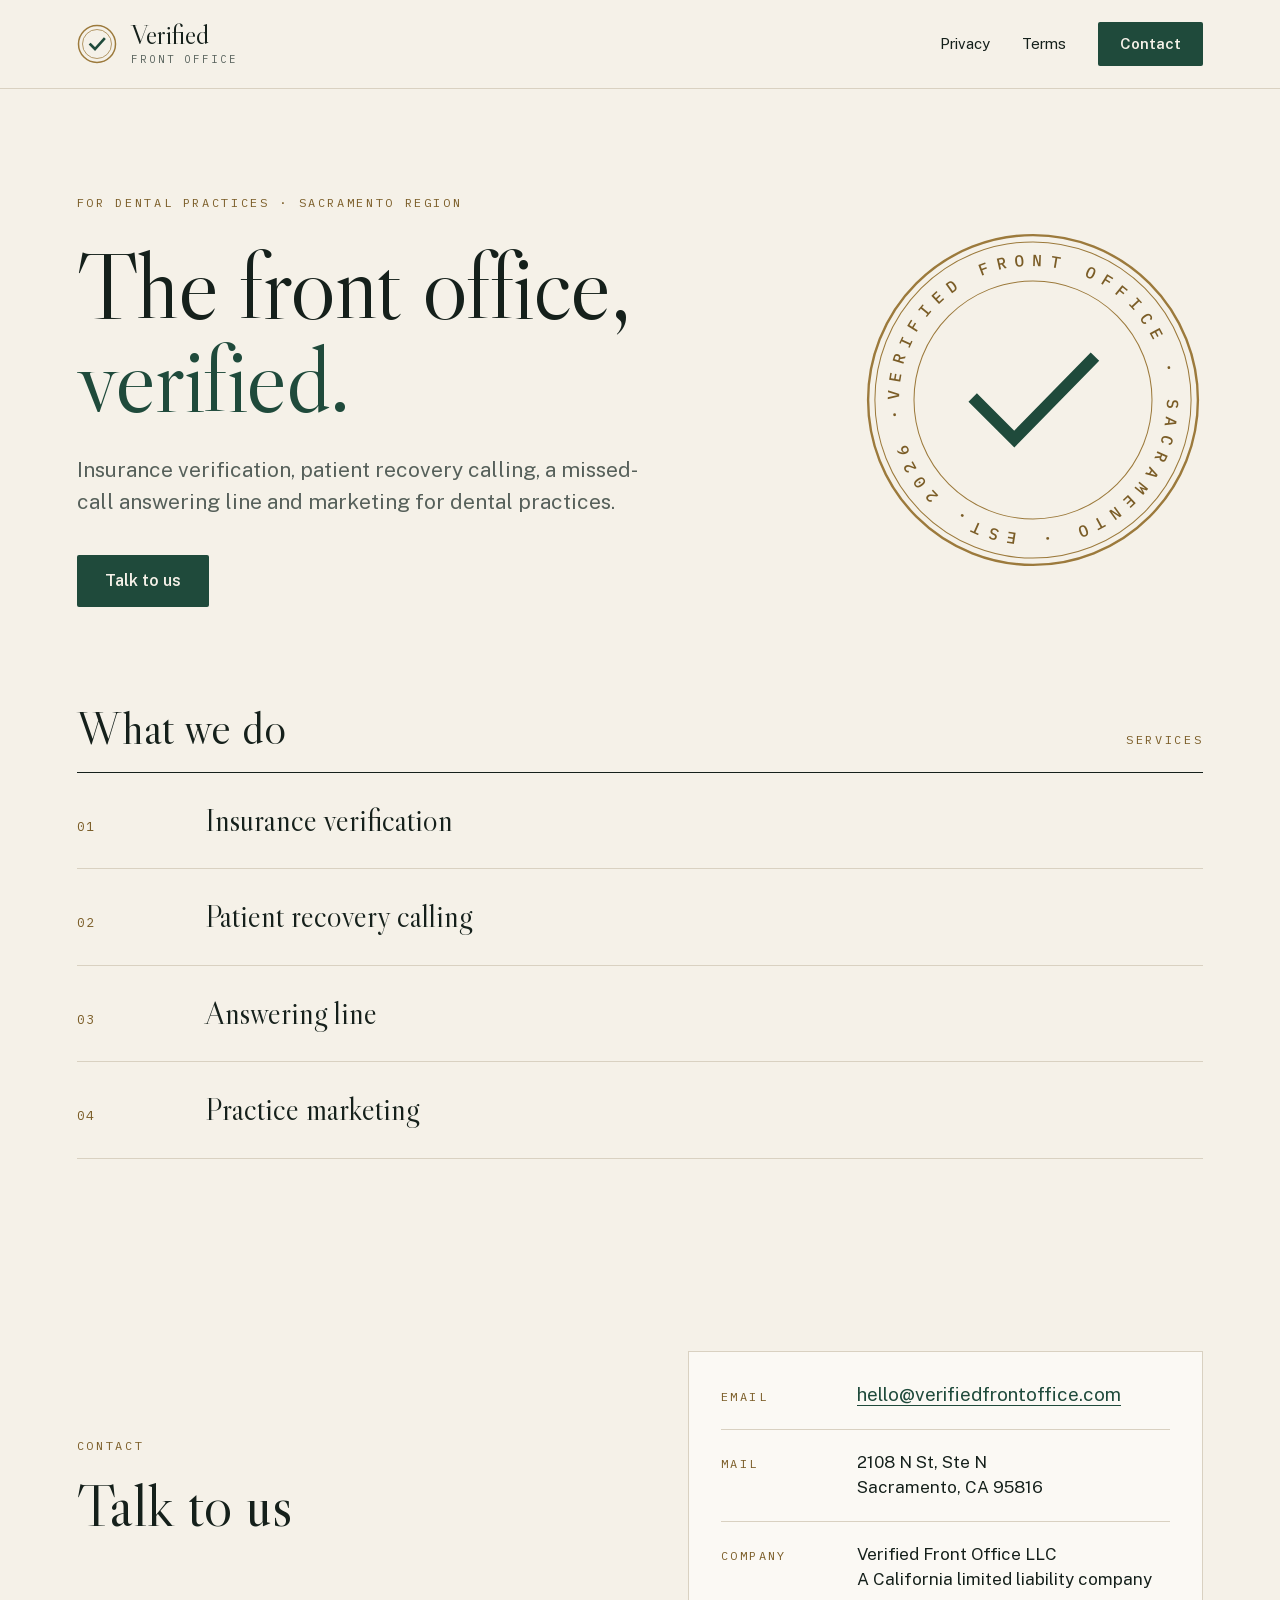
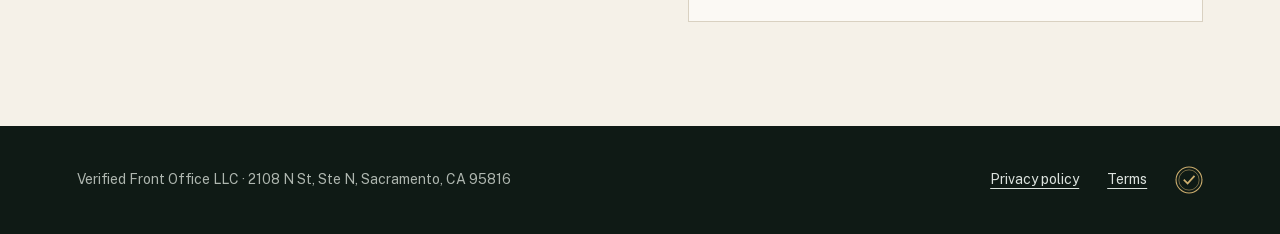
==== index.html @ ca7635c7 "Company website: home, privacy policy, terms and text messaging terms" ====
<!doctype html>
<html lang="en">
<head>
<meta charset="utf-8">
<meta name="viewport" content="width=device-width, initial-scale=1">
<meta http-equiv="Content-Security-Policy" content="default-src 'none'; style-src 'self'; font-src 'self'; img-src 'self'; base-uri 'none'; form-action 'none'">
<meta name="referrer" content="no-referrer">
<meta name="color-scheme" content="light">
<meta name="theme-color" content="#F5F1E8">
<title>Verified Front Office</title>
<meta name="description" content="Insurance verification, patient recovery calling and a missed-call answering line for dental practices in the Sacramento region.">
<link rel="icon" href="favicon.svg" type="image/svg+xml">
<link rel="preload" href="fonts/libre-caslon-display-400.woff2" as="font" type="font/woff2" crossorigin>
<link rel="preload" href="fonts/public-sans-variable.woff2" as="font" type="font/woff2" crossorigin>
<link rel="stylesheet" href="style.css">
</head>
<body>
<a class="skip" href="#main">Skip to content</a>

<header class="site-header">
  <div class="wrap bar">
    <a class="brand" href="./" aria-label="Verified Front Office, home">
      <svg width="40" height="40" viewBox="0 0 40 40" aria-hidden="true"><circle cx="20" cy="20" r="18.5" fill="none" stroke="#9C7A3C" stroke-width="1.5"></circle><circle cx="20" cy="20" r="14.5" fill="none" stroke="#9C7A3C" stroke-width="0.75"></circle><path d="M13.5 20.5 L18 25 L27 15" fill="none" stroke="#1F4A3B" stroke-width="2.6" stroke-linecap="square"></path></svg>
      <span class="brand-text" aria-hidden="true"><span class="brand-name">Verified</span><span class="brand-sub">FRONT OFFICE</span></span>
    </a>
    <nav class="nav" aria-label="Main">
      <a class="nav-link" href="privacy.html">Privacy</a>
      <a class="nav-link" href="terms.html">Terms</a>
      <a class="btn" href="mailto:hello@verifiedfrontoffice.com">Contact</a>
    </nav>
  </div>
</header>

<main id="main">
  <section class="wrap hero">
    <div class="hero-copy">
      <p class="eyebrow">For dental practices &middot; Sacramento region</p>
      <h1 class="display">The front office,<br><span class="accent">verified.</span></h1>
      <p class="lede">Insurance verification, patient recovery calling, a missed-call answering line and marketing for dental practices.</p>
      <div class="actions">
        <a class="btn btn-lg" href="mailto:hello@verifiedfrontoffice.com">Talk to us</a>
      </div>
    </div>
    <div class="seal">
      <svg viewBox="0 0 200 200" role="img" aria-label="Verified Front Office seal">
        <defs><path id="seal-ring" d="M100,100 m-79,0 a79,79 0 1,1 158,0 a79,79 0 1,1 -158,0"></path></defs>
        <circle cx="100" cy="100" r="97" fill="none" stroke="#9C7A3C" stroke-width="1.4"></circle>
        <circle cx="100" cy="100" r="93" fill="none" stroke="#9C7A3C" stroke-width="0.6"></circle>
        <circle cx="100" cy="100" r="70" fill="none" stroke="#9C7A3C" stroke-width="0.6"></circle>
        <text font-family="IBM Plex Mono, monospace" font-size="9.5" font-weight="500" fill="#7A5C26"><textPath href="#seal-ring" textLength="490" lengthAdjust="spacing">VERIFIED FRONT OFFICE &middot; SACRAMENTO &middot; EST. 2026 &middot;</textPath></text>
        <path d="M67 101 L89 123 L134 77" fill="none" stroke="#1F4A3B" stroke-width="7" stroke-linecap="square"></path>
      </svg>
    </div>
  </section>

  <section class="wrap section" aria-labelledby="services-title">
    <div class="section-head">
      <h2 id="services-title">What we do</h2>
      <span class="eyebrow">Services</span>
    </div>
    <ol class="ledger compact">
      <li><span class="num">01</span><h3>Insurance verification</h3></li>
      <li><span class="num">02</span><h3>Patient recovery calling</h3></li>
      <li><span class="num">03</span><h3>Answering line</h3></li>
      <li><span class="num">04</span><h3>Practice marketing</h3></li>
    </ol>
  </section>


  <section class="wrap contact" aria-labelledby="contact-title">
    <div class="contact-copy">
      <span class="eyebrow">Contact</span>
      <h2 id="contact-title">Talk to us</h2>
    </div>
    <dl class="record">
      <div class="record-row"><dt>EMAIL</dt><dd><a href="mailto:hello@verifiedfrontoffice.com">hello@verifiedfrontoffice.com</a></dd></div>
      <div class="record-row"><dt>MAIL</dt><dd>2108 N St, Ste N<br>Sacramento, CA 95816</dd></div>
      <div class="record-row"><dt>COMPANY</dt><dd>Verified Front Office LLC<br>A California limited liability company</dd></div>
    </dl>
  </section>
</main>

<footer class="site-footer">
  <div class="wrap footer-bar">
    <span>Verified Front Office LLC &middot; 2108 N St, Ste N, Sacramento, CA 95816</span>
    <span class="footer-links">
      <a href="privacy.html">Privacy policy</a>
      <a href="terms.html">Terms</a>
      <svg width="28" height="28" viewBox="0 0 40 40" aria-hidden="true"><circle cx="20" cy="20" r="18.5" fill="none" stroke="#CDAE6E" stroke-width="1.5"></circle><circle cx="20" cy="20" r="14.5" fill="none" stroke="#CDAE6E" stroke-width="0.75"></circle><path d="M13.5 20.5 L18 25 L27 15" fill="none" stroke="#CDAE6E" stroke-width="2.6" stroke-linecap="square"></path></svg>
    </span>
  </div>
</footer>
</body>
</html>
---- style.css ----
/* Verified Front Office. Brand rules, version 1. */

@font-face { font-family: "Libre Caslon Display"; font-style: normal; font-weight: 400; font-display: swap; src: url("fonts/libre-caslon-display-400.woff2") format("woff2"); }
@font-face { font-family: "Public Sans"; font-style: normal; font-weight: 100 900; font-display: swap; src: url("fonts/public-sans-variable.woff2") format("woff2"); }
@font-face { font-family: "IBM Plex Mono"; font-style: normal; font-weight: 400; font-display: swap; src: url("fonts/ibm-plex-mono-400.woff2") format("woff2"); }
@font-face { font-family: "IBM Plex Mono"; font-style: normal; font-weight: 500; font-display: swap; src: url("fonts/ibm-plex-mono-500.woff2") format("woff2"); }

:root {
  --paper: #F5F1E8;
  --vellum: #FBF9F4;
  --ink: #15201B;
  --slate: #56605A;
  --rule: #D9D1C1;
  --evergreen: #1F4A3B;
  --vault: #0F1A15;
  --brass: #9C7A3C;
  --brass-text: #7A5C26;
  --gilt: #CDAE6E;
  --band-rule: #5E7E70;
  --band-text: #DCE3DE;
  --footer-text: #AEB6AF;
  --serif: "Libre Caslon Display", Georgia, "Times New Roman", serif;
  --sans: "Public Sans", system-ui, -apple-system, "Segoe UI", sans-serif;
  --mono: "IBM Plex Mono", ui-monospace, "SF Mono", Menlo, monospace;
  --gutter: clamp(20px, 6vw, 80px);
  color-scheme: light;
}

* { box-sizing: border-box; }
html { -webkit-text-size-adjust: 100%; }
body { margin: 0; background: var(--paper); color: var(--ink); font: 400 17px/1.6 var(--sans); }
a { color: var(--evergreen); text-underline-offset: 4px; }
a:hover { color: var(--ink); }
:focus-visible { outline: 2px solid var(--evergreen); outline-offset: 3px; }
h1, h2, h3 { font-family: var(--serif); font-weight: 400; margin: 0; }
p { margin: 0; }
img, svg { display: block; }

.wrap { max-width: 1280px; margin: 0 auto; padding-inline: var(--gutter); }
.skip { position: absolute; left: -9999px; top: 0; }
.skip:focus { left: 16px; top: 16px; z-index: 10; background: var(--vellum); padding: 10px 14px; border: 1px solid var(--rule); }

/* Labels and stamps */
.eyebrow { font-family: var(--mono); font-size: 12px; letter-spacing: 0.22em; color: var(--brass-text); text-transform: uppercase; }
.stamp { display: inline-block; align-self: flex-start; font-family: var(--mono); font-size: 11px; letter-spacing: 0.16em; color: var(--brass-text); border: 1px solid var(--brass); padding: 7px 10px; text-transform: uppercase; }

/* Buttons */
.btn { display: inline-flex; align-items: center; justify-content: center; min-height: 44px; padding: 0 22px; background: var(--evergreen); color: var(--paper); text-decoration: none; font-weight: 600; font-size: 15px; border-radius: 2px; }
.btn:hover { background: var(--vault); color: var(--paper); }
.btn-lg { min-height: 52px; padding: 0 28px; font-size: 16px; }
.link { color: var(--ink); font-size: 16px; text-underline-offset: 5px; }

/* Header */
.site-header { border-bottom: 1px solid var(--rule); }
.bar { display: flex; align-items: center; justify-content: space-between; gap: 24px; min-height: 88px; }
.brand { display: flex; align-items: center; gap: 14px; color: var(--ink); text-decoration: none; }
.brand-text { display: flex; flex-direction: column; gap: 3px; }
.brand-name { font-family: var(--serif); font-size: 27px; line-height: 1; }
.brand-sub { font-family: var(--mono); font-size: 10.5px; letter-spacing: 0.28em; color: var(--slate); }
.nav { display: flex; align-items: center; gap: 32px; font-size: 15px; }
.nav-link { color: var(--ink); text-decoration: none; }
.nav-link[aria-current="page"] { text-decoration: underline; text-underline-offset: 6px; }
.nav-link:hover { text-decoration: underline; }

/* Home: hero */
.hero { display: grid; grid-template-columns: minmax(0, 1fr) 340px; gap: 96px; align-items: center; padding-block: 104px 96px; }
.hero-copy { display: flex; flex-direction: column; gap: 28px; }
.display { font-size: clamp(52px, 7.4vw, 96px); line-height: 0.98; letter-spacing: -0.015em; }
.display .accent { color: var(--evergreen); }
.lede { max-width: 580px; font-size: 21px; line-height: 1.55; color: var(--slate); }
.actions { display: flex; align-items: center; flex-wrap: wrap; gap: 20px 28px; margin-top: 8px; }
.seal { display: flex; justify-content: center; }
.seal svg { width: 340px; height: 340px; }

/* Section heads and the ledger */
.section { padding-bottom: 104px; }
.section-head { display: flex; justify-content: space-between; align-items: baseline; gap: 16px; padding-bottom: 18px; border-bottom: 1px solid var(--ink); }
.section-head h2 { font-size: clamp(36px, 4vw, 46px); line-height: 1.1; }
.ledger { list-style: none; margin: 0; padding: 0; }
.ledger li { display: grid; grid-template-columns: 96px 400px minmax(0, 1fr); gap: 0 32px; align-items: baseline; padding: 30px 0; border-bottom: 1px solid var(--rule); }
.ledger.compact li { grid-template-columns: 96px minmax(0, 1fr); }
.ledger .num { font-family: var(--mono); font-size: 13px; letter-spacing: 0.1em; color: var(--brass-text); }
.ledger h3 { font-size: 31px; line-height: 1.15; }
.ledger p { font-size: 18px; color: var(--slate); }

/* Evergreen band */
.band { background: var(--evergreen); color: var(--paper); padding-block: 96px; }
.band-head { display: flex; flex-direction: column; gap: 18px; max-width: 760px; }
.band .eyebrow { color: var(--gilt); }
.band h2 { font-size: clamp(36px, 4.4vw, 52px); line-height: 1.08; }
.safeguards { display: grid; grid-template-columns: repeat(3, minmax(0, 1fr)); gap: 56px; margin-top: 56px; }
.safeguard { display: flex; flex-direction: column; gap: 14px; padding-top: 24px; border-top: 1px solid var(--band-rule); }
.safeguard .eyebrow { font-size: 12px; letter-spacing: 0.2em; }
.safeguard p { font-size: 18px; color: var(--band-text); }

/* Contact */
.contact { display: grid; grid-template-columns: minmax(0, 1fr) minmax(0, 1fr); gap: 96px; align-items: center; padding-block: 88px 104px; }
.contact-copy { display: flex; flex-direction: column; gap: 20px; }
.contact-copy h2 { font-size: clamp(44px, 5vw, 60px); line-height: 1.02; }
.contact-copy p { max-width: 460px; font-size: 19px; color: var(--slate); }
.record { background: var(--vellum); border: 1px solid var(--rule); padding: 8px 32px; margin: 0; }
.record-row { display: grid; grid-template-columns: 120px minmax(0, 1fr); gap: 16px; align-items: baseline; padding: 20px 0; border-bottom: 1px solid var(--rule); }
.record-row:last-child { border-bottom: 0; }
.record dt { font-family: var(--mono); font-size: 12px; letter-spacing: 0.2em; color: var(--brass-text); }
.record dd { margin: 0; font-size: 17px; line-height: 1.5; }
.record dd a { font-size: 19px; }

/* Footer */
.site-footer { background: var(--vault); color: var(--footer-text); font-size: 14px; line-height: 1.6; }
.footer-bar { display: flex; justify-content: space-between; align-items: center; gap: 24px 32px; padding-block: 40px; }
.footer-links { display: flex; align-items: center; gap: 28px; }
.site-footer a { color: var(--band-text); }
.site-footer a:hover { color: var(--paper); }

/* Policy pages */
.doc { display: grid; grid-template-columns: 320px minmax(0, 1fr); gap: 96px; padding-block: 88px 104px; }
.doc-aside { display: flex; flex-direction: column; gap: 24px; }
.doc-aside h1 { font-size: clamp(44px, 5vw, 60px); line-height: 1.02; }
.doc-body { max-width: 700px; display: flex; flex-direction: column; gap: 20px; font-size: 18px; line-height: 1.65; }
.doc-body .doc-lede { font-size: 21px; line-height: 1.55; color: var(--slate); }
.doc-body h2 { font-size: 32px; line-height: 1.15; margin-top: 36px; padding-top: 24px; border-top: 1px solid var(--rule); scroll-margin-top: 24px; }
.doc-body h2.first { margin-top: 0; padding-top: 0; border-top: 0; }
.doc-body ul { margin: 0; padding-left: 22px; display: flex; flex-direction: column; gap: 8px; }
.record-box { background: var(--vellum); border: 1px solid var(--rule); padding: 24px 28px; display: flex; flex-direction: column; gap: 12px; }
.record-box .eyebrow { font-size: 11px; letter-spacing: 0.2em; }
.terms { margin: 0; border-top: 1px solid var(--ink); }
.terms-row { display: grid; grid-template-columns: 180px minmax(0, 1fr); gap: 24px; align-items: baseline; padding: 18px 0; border-bottom: 1px solid var(--rule); }
.terms dt { font-family: var(--mono); font-size: 11px; letter-spacing: 0.18em; color: var(--brass-text); }
.terms dd { margin: 0; }

/* Tablet and phone */
@media (max-width: 1000px) {
  .hero { grid-template-columns: minmax(0, 1fr); gap: 40px; padding-block: 64px 56px; }
  .seal svg { width: 240px; height: 240px; }
  .ledger li { grid-template-columns: 64px minmax(0, 1fr); gap: 8px 24px; }
  .ledger li p { grid-column: 2; }
  .safeguards { grid-template-columns: minmax(0, 1fr); gap: 28px; margin-top: 36px; }
  .contact { grid-template-columns: minmax(0, 1fr); gap: 32px; align-items: start; padding-block: 72px; }
  .doc { grid-template-columns: minmax(0, 1fr); gap: 40px; padding-block: 56px 72px; }
}
@media (max-width: 640px) {
  .bar { min-height: 72px; }
  .brand svg { width: 34px; height: 34px; }
  .brand-name { font-size: 23px; }
  .brand-sub { font-size: 9px; }
  .nav { gap: 16px; }
  .nav-link { display: none; }
  .lede { font-size: 18px; }
  .actions .btn-lg { width: 100%; }
  .section { padding-bottom: 64px; }
  .ledger li { grid-template-columns: minmax(0, 1fr); gap: 8px; padding: 22px 0; }
  .ledger li p { grid-column: auto; }
  .ledger.compact li { grid-template-columns: 48px minmax(0, 1fr); gap: 0 16px; align-items: baseline; }
  .ledger h3 { font-size: 26px; }
  .ledger p, .safeguard p { font-size: 16px; }
  .band { padding-block: 56px; }
  .record { padding: 4px 20px; }
  .record-row { grid-template-columns: minmax(0, 1fr); gap: 6px; padding: 16px 0; }
  .footer-bar { flex-direction: column; align-items: flex-start; padding-block: 32px 40px; }
  .footer-links { flex-wrap: wrap; gap: 12px 24px; }
  .doc-body { font-size: 17px; }
  .doc-body h2 { font-size: 28px; }
  .terms-row { grid-template-columns: minmax(0, 1fr); gap: 6px; }
}
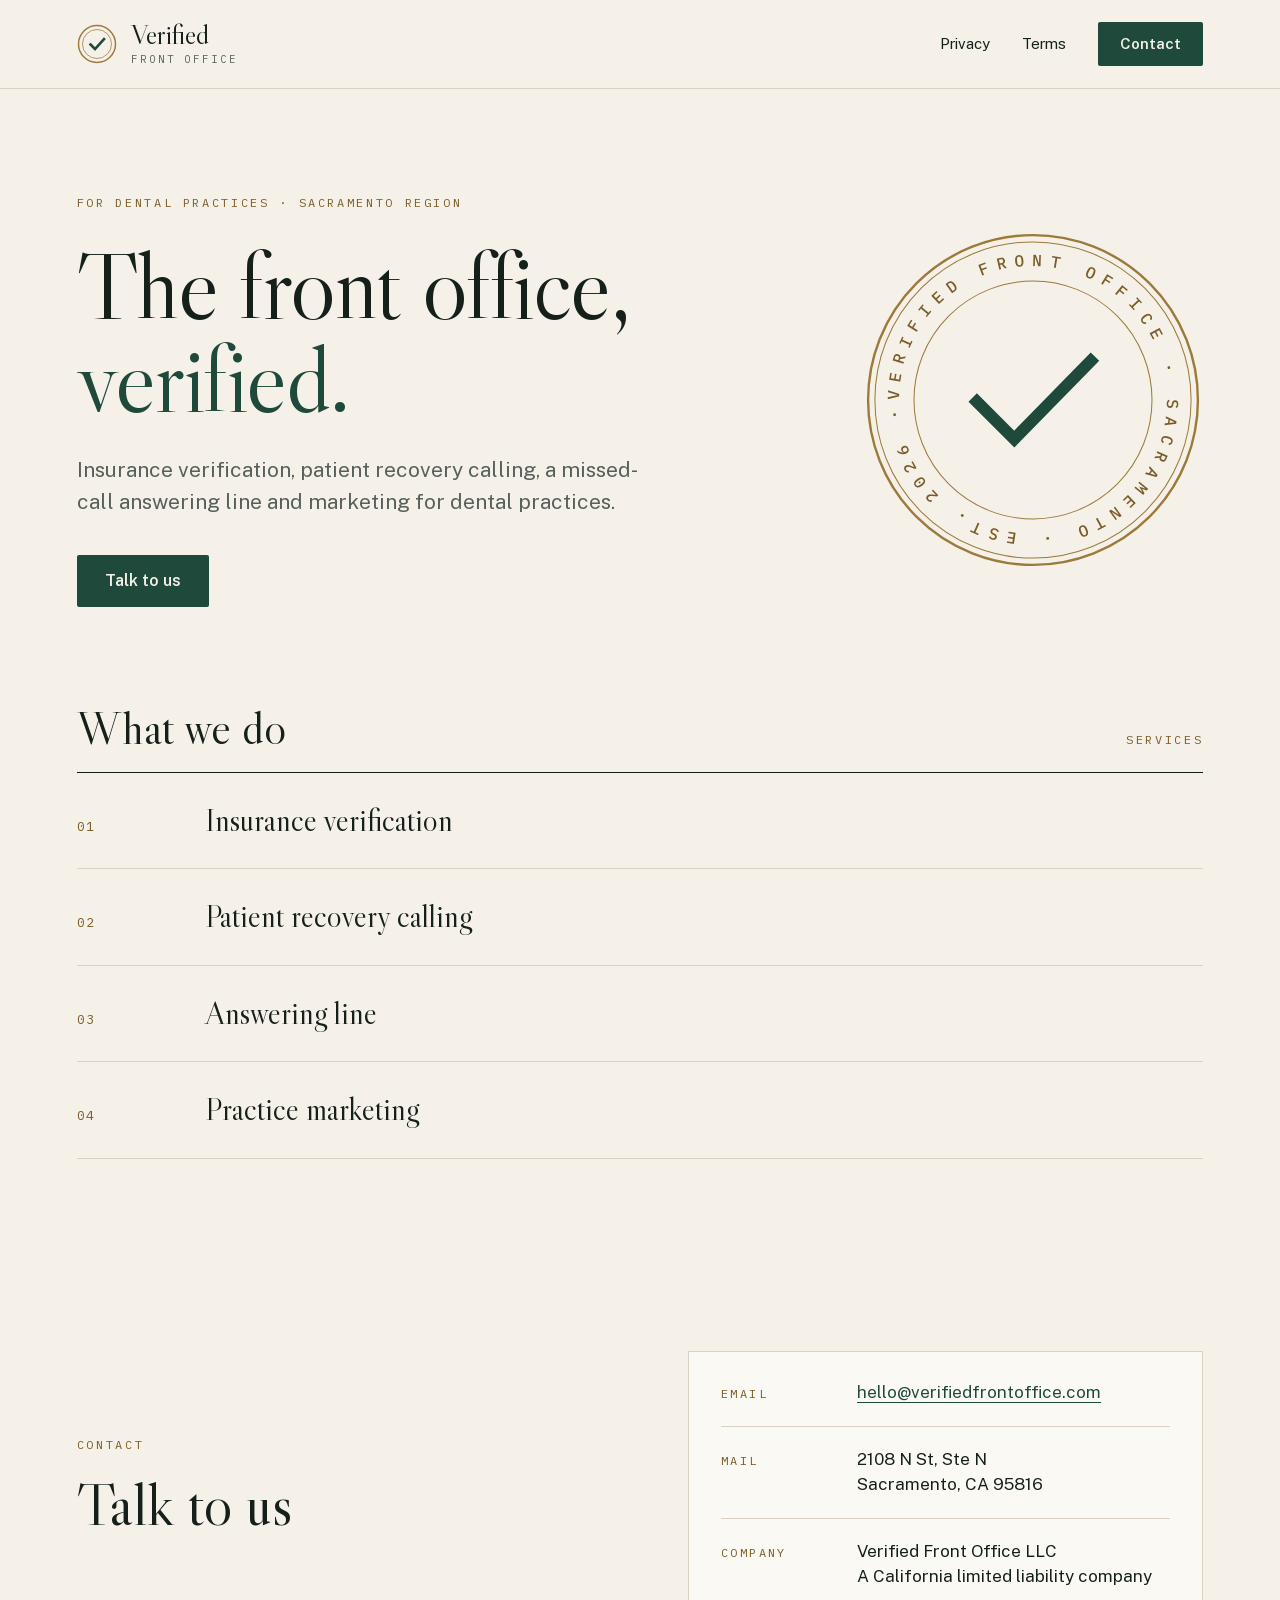
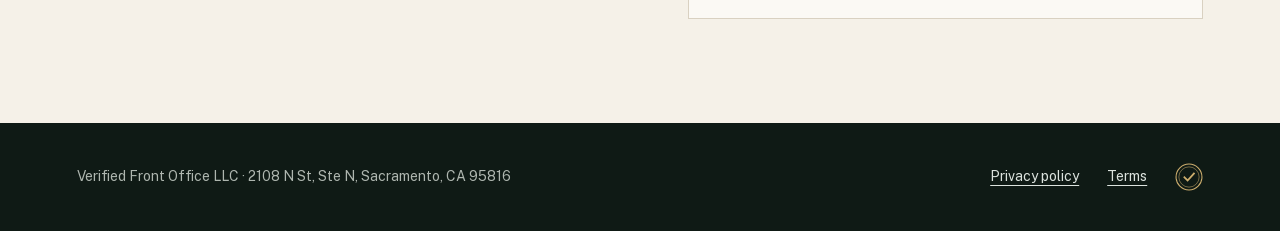
==== commit 475fbf15: "Keep the contact email inside its card at every width" ====
--- a/index.html
+++ b/index.html
@@ -73,7 +73,7 @@
       <h2 id="contact-title">Talk to us</h2>
     </div>
     <dl class="record">
-      <div class="record-row"><dt>EMAIL</dt><dd><a href="mailto:hello@verifiedfrontoffice.com">hello@verifiedfrontoffice.com</a></dd></div>
+      <div class="record-row"><dt>EMAIL</dt><dd><a href="mailto:hello@verifiedfrontoffice.com">hello@<wbr>verifiedfrontoffice.com</a></dd></div>
       <div class="record-row"><dt>MAIL</dt><dd>2108 N St, Ste N<br>Sacramento, CA 95816</dd></div>
       <div class="record-row"><dt>COMPANY</dt><dd>Verified Front Office LLC<br>A California limited liability company</dd></div>
     </dl>
--- a/style.css
+++ b/style.css
@@ -102,8 +102,7 @@
 .record-row { display: grid; grid-template-columns: 120px minmax(0, 1fr); gap: 16px; align-items: baseline; padding: 20px 0; border-bottom: 1px solid var(--rule); }
 .record-row:last-child { border-bottom: 0; }
 .record dt { font-family: var(--mono); font-size: 12px; letter-spacing: 0.2em; color: var(--brass-text); }
-.record dd { margin: 0; font-size: 17px; line-height: 1.5; }
-.record dd a { font-size: 19px; }
+.record dd { margin: 0; min-width: 0; font-size: 17px; line-height: 1.5; overflow-wrap: anywhere; }
 
 /* Footer */
 .site-footer { background: var(--vault); color: var(--footer-text); font-size: 14px; line-height: 1.6; }
